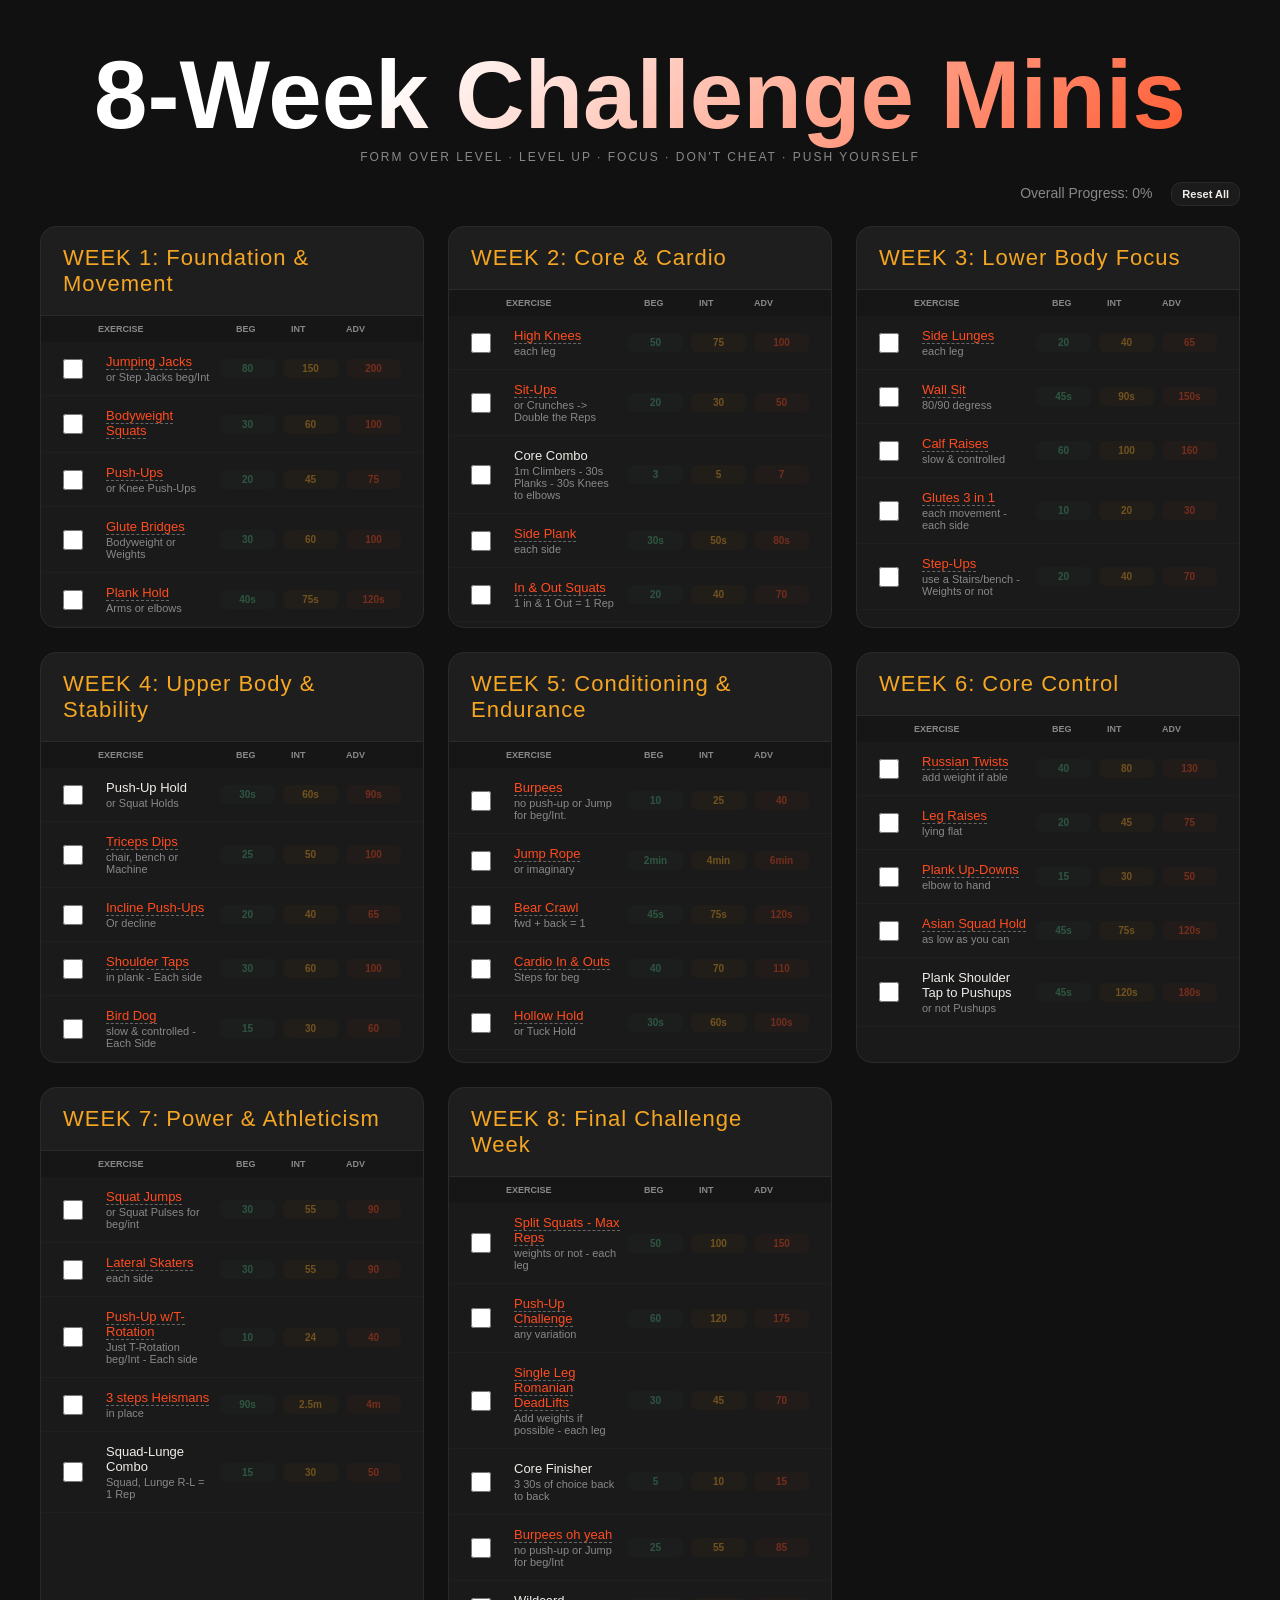
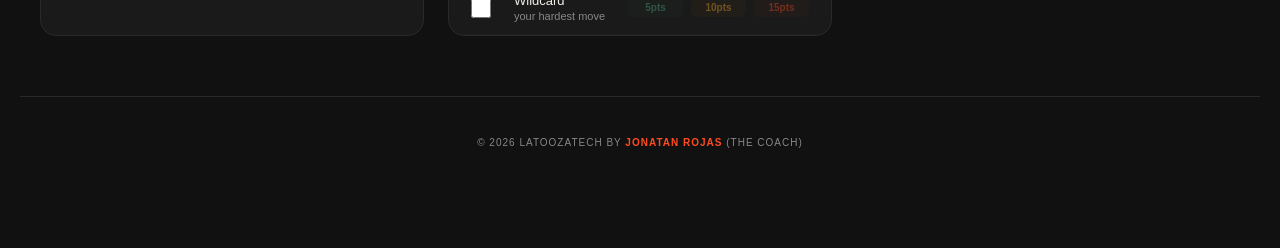
==== index_Test.html @ a862488e "Add files via upload" ====
<!--Secret admin code to be added to the address bat at the end ?admin=true-->
<!DOCTYPE html>
<html lang="en">
<head>
<meta charset="UTF-8" />
<meta name="viewport" content="width=device-width, initial-scale=1.0" />
<title>8-Week Fitness Challenge</title>
<link rel="preconnect" href="https://googleapis.com">
<link rel="preconnect" href="https://gstatic.com" crossorigin>
<link href="googleapis.com" rel="stylesheet">
<style>
:root {
--fire: #FF4C1F; --gold: #F5A623; --dark: #111111;
--card: #1A1A1A; --border: #2A2A2A; --text: #F0EDE8;
--muted: #888; --beg: #4CAF7D; --int: #F5A623; --adv: #FF4C1F;
}
* { margin: 0; padding: 0; box-sizing: border-box; }
body { background: var(--dark); color: var(--text); font-family: 'DM Sans', sans-serif; padding: 40px 20px 60px; }
/* Header & Progress */
.page-header { text-align: center; margin-bottom: 18px; }
.page-header h1 {
font-family: 'Bebas Neue', sans-serif; font-size: clamp(52px, 10vw, 96px);
background: linear-gradient(135deg, #fff 30%, var(--fire));
-webkit-background-clip: text; -webkit-text-fill-color: transparent;
}
.progress-container { max-width: 1200px; margin: 0 auto 20px; text-align: right; font-size: 14px; color: var(--muted); }
/* Toolbar - Hidden by default */
.toolbar {
max-width: 1200px; margin: 18px auto 34px; padding: 14px;
border: 1px solid var(--border); border-radius: 14px;
background: #141414; display: none; flex-wrap: wrap;
gap: 10px; justify-content: space-between; align-items: center;
}
.toolbar.admin-visible { display: flex; }
.btn {
border: 1px solid var(--border); background: #1b1b1b; color: var(--text);
padding: 10px 12px; border-radius: 10px; font-size: 11px; font-weight: 700; cursor: pointer;
}
.toggle { display: inline-flex; align-items: center; gap: 10px; padding: 10px 12px; border: 1px solid var(--border); border-radius: 10px; background: #1b1b1b; cursor: pointer; }
.switch { width: 42px; height: 22px; border-radius: 999px; background: #2a2a2a; position: relative; }
.knob { width: 18px; height: 18px; border-radius: 50%; background: #888; position: absolute; top: 2px; left: 2px; transition: .2s; }
.toggle.on .knob { left: 20px; background: var(--beg); }

/* Grid & Cards */
.grid { display: grid; grid-template-columns: repeat(auto-fill, minmax(340px, 1fr)); gap: 24px; max-width: 1200px; margin: 0 auto; }
.week-card { background: var(--card); border: 1px solid var(--border); border-radius: 16px; overflow: hidden; transition: transform 0.2s; }
.week-header { padding: 18px 22px; border-bottom: 1px solid var(--border); background: rgba(255,255,255,0.02); }
.week-title { font-family: 'Bebas Neue', sans-serif; font-size: 22px; color: var(--gold); letter-spacing: 1px; }
.ex-row { display: grid; grid-template-columns: 35px 1fr 55px 55px 55px; align-items: center; padding: 12px 22px; border-bottom: 1px solid #1f1f1f; gap: 8px; }

/* Dim unselected text slightly if checked, strike text if done */
.ex-row.done .ex-name { text-decoration: line-through; opacity: 0.5; }
.ex-row.clickable { cursor: pointer; }
.ex-row.clickable:hover { background: rgba(255,255,255,0.03); }
.complete-check { width: 20px; height: 20px; cursor: pointer; accent-color: var(--beg); }
.ex-name { font-size: 13px; font-weight: 500; }
.ex-name small { display: block; font-size: 11px; color: var(--muted); margin-top: 2px; text-decoration: none !important; }

/* Pills Base & Selection Highlight States */
.pill { font-size: 10px; font-weight: 700; text-align: center; padding: 4px; border-radius: 6px; cursor: pointer; transition: all 0.2s ease; opacity: 0.4; }
.pill:hover { opacity: 0.8; transform: scale(1.05); }

.pill.beg { background: rgba(76,175,125,0.08); color: var(--beg); }
.pill.int { background: rgba(245,166,35,0.08); color: var(--int); }
.pill.adv { background: rgba(255,76,31,0.08); color: var(--adv); }

/* Highlight styles when active */
.pill.selected.beg { background: var(--beg); color: #000; opacity: 1; box-shadow: 0 0 8px var(--beg); }
.pill.selected.int { background: var(--int); color: #000; opacity: 1; box-shadow: 0 0 8px var(--int); }
.pill.selected.adv { background: var(--adv); color: #000; opacity: 1; box-shadow: 0 0 8px var(--adv); }

.col-header { display: grid; grid-template-columns: 35px 1fr 55px 55px 55px; padding: 8px 22px; background: #161616; font-size: 9px; color: var(--muted); font-weight: 800; text-transform: uppercase; }
@media (max-width: 600px) {
body { padding: 20px 10px; }
.ex-row, .col-header { grid-template-columns: 30px 1fr 45px 45px 45px; padding: 12px 10px; }
.week-title { font-size: 18px; }
}
.toast { position: fixed; left: 50%; bottom: 20px; transform: translateX(-50%); background: #333; color: #fff; padding: 10px 20px; border-radius: 10px; opacity: 0; pointer-events: none; transition: .3s; z-index: 100; }
.toast.show { opacity: 1; }
.page-footer-bottom { text-align: center; margin-top: 60px; padding: 40px 20px; border-top: 1px solid var(--border); color: var(--muted); font-size: 10px; letter-spacing: 1px; text-transform: uppercase; }
.page-footer-bottom strong { color: var(--fire); }
</style>
</head>
<body>
<div class="page-header">
<h1>8-Week Challenge Minis</h1>
<p style="color: var(--muted); letter-spacing: 2px; text-transform: uppercase; font-size: 12px;">Form over Level · Level Up · Focus · Don't Cheat · Push Yourself</p>
</div>
<div class="progress-container">
Overall Progress: <span id="progressText">0%</span>
<button class="btn" style="margin-left: 15px; padding: 5px 10px;" onclick="resetProgress()">Reset All</button>
</div>
<!-- Admin Toolbar: Only visible if ?admin=true -->
<div id="adminToolbar" class="toolbar">
<div id="editToggle" class="toggle">
<div class="switch"><div class="knob"></div></div>
<span>Edit Mode</span>
</div>
<div class="toolbar-right">
<button class="btn" id="shareBtn" style="background: var(--fire); border: none;">Copy Share Link</button>
</div>
</div>
<div class="grid" id="challengeGrid"></div>
<div class="toast" id="toast"></div>
<script>
const weeks = [
{ num: 1, theme: "Foundation & Movement", exercises: [
{ name: "Jumping Jacks", note: "or Step Jacks beg/Int", beg: "80", int: "150", adv: "200", link: "https://musclewiki.com" }, 
{ name: "Bodyweight Squats", note: "", beg: "30", int: "60", adv: "100", link: "https://musclewiki.com" },
{ name: "Push-Ups", note: "or Knee Push-Ups", beg: "20", int: "45", adv: "75", link: "https://musclewiki.com" },
{ name: "Glute Bridges", note: "Bodyweight or Weights", beg: "30", int: "60", adv: "100", link: "https://musclewiki.com" },
{ name: "Plank Hold", note: "Arms or elbows", beg: "40s", int: "75s", adv: "120s", link: "https://musclewiki.com" },
]},
{ num: 2, theme: "Core & Cardio", exercises: [
{ name: "High Knees", note: "each leg", beg: "50", int: "75", adv: "100", link: "https://musclewiki.com" },
{ name: "Sit-Ups", note: "or Crunches -> Double the Reps", beg: "20", int: "30", adv: "50", link: "https://musclewiki.com" },
{ name: "Core Combo", note: "1m Climbers - 30s Planks - 30s Knees to elbows", beg: "3", int: "5", adv: "7", link:"" },
{ name: "Side Plank", note: "each side", beg: "30s", int: "50s", adv: "80s", link: "https://musclewiki.com" },
{ name: "In & Out Squats", note: "1 in & 1 Out = 1 Rep", beg: "20", int: "40", adv: "70", link: "https://musclewiki.com" },
]},
{ num: 3, theme: "Lower Body Focus", exercises: [
{ name: "Side Lunges", note: "each leg", beg: "20", int: "40", adv: "65", link: "https://musclewiki.com" },
{ name: "Wall Sit", note: "80/90 degress", beg: "45s", int: "90s", adv: "150s", link: "https://musclewiki.com" },
{ name: "Calf Raises", note: "slow & controlled", beg: "60", int: "100", adv: "160", link: "https://musclewiki.com" },
{ name: "Glutes 3 in 1", note: "each movement - each side", beg: "10", int: "20", adv: "30", link: "https://instagram.com" },
{ name: "Step-Ups", note: "use a Stairs/bench - Weights or not", beg: "20", int: "40", adv: "70", link: "https://musclewiki.com" },
]},
{ num: 4, theme: "Upper Body & Stability", exercises: [
{ name: "Push-Up Hold", note: "or Squat Holds", beg: "30s", int: "60s", adv: "90s" },
{ name: "Triceps Dips", note: "chair, bench or Machine", beg: "25", int: "50", adv: "100", link: "https://musclewiki.com" },
{ name: "Incline Push-Ups", note: "Or decline", beg: "20", int: "40", adv: "65", link: "https://musclewiki.com" },
{ name: "Shoulder Taps", note: "in plank - Each side", beg: "30", int: "60", adv: "100", link: "https://youtu.be" },
{ name: "Bird Dog", note: "slow & controlled - Each Side", beg: "15", int: "30", adv: "60", link: "https://musclewiki.com" },
]},
{ num: 5, theme: "Conditioning & Endurance", exercises: [
{ name: "Burpees", note: "no push-up or Jump for beg/Int.", beg: "10", int: "25", adv: "40", link: "https://musclewiki.com" },
{ name: "Jump Rope", note: "or imaginary", beg: "2min", int: "4min", adv: "6min", link: "https://musclewiki.com" },
{ name: "Bear Crawl", note: "fwd + back = 1", beg: "45s", int: "75s", adv: "120s", link: "https://youtu.be" },
{ name: "Cardio In & Outs", note: "Steps for beg", beg: "40", int: "70", adv: "110", link:"https://musclewiki.com"},
{ name: "Hollow Hold", note: "or Tuck Hold", beg: "30s", int: "60s", adv: "100s", link: "https://musclewiki.com" },
]},
{ num: 6, theme: "Core Control", exercises: [
{ name: "Russian Twists", note: "add weight if able", beg: "40", int: "80", adv: "130", link: "https://musclewiki.com" },
{ name: "Leg Raises", note: "lying flat", beg: "20", int: "45", adv: "75", link: "https://musclewiki.com" },
{ name: "Plank Up-Downs", note: "elbow to hand", beg: "15", int: "30", adv: "50", link: "https://musclewiki.com" },
{ name: "Asian Squad Hold", note: "as low as you can", beg: "45s", int: "75s", adv: "120s", link: "https://youtube.com" },
{ name: "Plank Shoulder Tap to Pushups", note: "or not Pushups", beg: "45s", int: "120s", adv: "180s" },
]},
{ num: 7, theme: "Power & Athleticism", exercises: [
{ name: "Squat Jumps", note: "or Squat Pulses for beg/int", beg: "30", int: "55", adv: "90", link: "https://musclewiki.com" },
{ name: "Lateral Skaters", note: "each side", beg: "30", int: "55", adv: "90", link: "https://musclewiki.com"},
{ name: "Push-Up w/T-Rotation", note: "Just T-Rotation beg/Int - Each side", beg: "10", int: "24", adv: "40", link: "https://youtu.be" },
{ name: "3 steps Heismans", note: "in place", beg: "90s", int: "2.5m", adv: "4m", link: "https://musclewiki.com" },
{ name: "Squad-Lunge Combo", note: "Squad, Lunge R-L = 1 Rep", beg: "15", int: "30", adv: "50" },
]},
{ num: 8, theme: "Final Challenge Week", final: true, exercises: [
{ name: "Split Squats - Max Reps", note: "weights or not - each leg", beg: "50", int: "100", adv: "150", link: "musclewiki.com" },
{ name: "Push-Up Challenge", note: "any variation", beg: "60", int: "120", adv: "175", link: "https://musclewiki.com" },
{ name: "Single Leg Romanian DeadLifts", note: "Add weights if possible - each leg", beg: "30", int: "45", adv: "70", link: "musclewiki.com" },
{ name: "Core Finisher", note: "3 30s of choice back to back", beg: "5", int: "10", adv: "15" },
{ name: "Burpees oh yeah", note: "no push-up or Jump for beg/Int", beg: "25", int: "55", adv: "85", link: "https://musclewiki.com" },
{ name: "Wildcard", note: "your hardest move", beg: "5pts", int: "10pts", adv: "15pts" },
]}
];

let editMode = false;
const STORAGE_LINKS = "exerciseLinks_v1";
const STORAGE_DONE = "exerciseProgress_v1";

// CHECK FOR ADMIN MODE IN URL
const urlParams = new URLSearchParams(window.location.search);
if (urlParams.get('admin') === 'true') {
document.getElementById('adminToolbar').classList.add('admin-visible');
}

function showToast(msg) {
const t = document.getElementById('toast');
t.textContent = msg; t.classList.add('show');
setTimeout(() => t.classList.remove('show'), 2000);
}

function getKey(w, i) { return `w${w}e${i}`; }

// Toggle basic row completeness
function toggleDone(key) {
const done = JSON.parse(localStorage.getItem(STORAGE_DONE) || "{}");
// If it was uncompleted, default to 'beg' level completion. Otherwise clear it.
if (!done[key]) {
    done[key] = 'beg';
} else {
    delete done[key];
}
localStorage.setItem(STORAGE_DONE, JSON.stringify(done));
render();
}

// Select a specific level directly via clicking a pill
function selectLevel(key, level, event) {
event.stopPropagation(); // Avoid triggering any container redirects
const done = JSON.parse(localStorage.getItem(STORAGE_DONE) || "{}");

if (done[key] === level) {
    // Clicking the already active level unchecks the exercise entirely
    delete done[key];
} else {
    // Set completion to the newly clicked level tier
    done[key] = level;
}
localStorage.setItem(STORAGE_DONE, JSON.stringify(done));
render();
}

function resetProgress() {
if(confirm("This will clear all your checkmarks. Ready for a fresh start?")) {
localStorage.removeItem(STORAGE_DONE);
render();
showToast("Progress Reset");
}
}

function render() {
const grid = document.getElementById('challengeGrid');
const localLinks = JSON.parse(localStorage.getItem(STORAGE_LINKS) || "{}");
const done = JSON.parse(localStorage.getItem(STORAGE_DONE) || "{}");
grid.innerHTML = "";
let totalEx = 0;
let completedEx = 0;

weeks.forEach(week => {
const card = document.createElement('div');
card.className = 'week-card';
const rowsHtml = week.exercises.map((ex, idx) => {
const key = getKey(week.num, idx);
const link = localLinks[key] || ex.link || "";
const completionValue = done[key]; // Evaluates to string ('beg', 'int', 'adv') or undefined
const isDone = !!completionValue;

totalEx++;
if (isDone) completedEx++;

return `
<div class="ex-row ${isDone ? 'done' : ''} ${(!editMode && link) ? 'clickable' : ''}" 
onclick="if(!editMode && '${link}') window.open('${link}', '_blank')">
<input type="checkbox" class="complete-check" ${isDone ? 'checked' : ''}
onclick="event.stopPropagation(); toggleDone('${key}')">
<div class="ex-name">
${link ? `<span style="border-bottom:1px dashed #666; color:var(--fire)">${ex.name}</span>` : `<span>${ex.name}</span>`}
<small>${ex.note}</small>
${editMode ? `<input class="link-input" style="width:100%; margin-top:5px; background:#000; color:#fff; border:1px solid #444; padding:4px;" placeholder="Paste demo link..." value="${link}" oninput="saveLink('${key}', this.value)" onclick="event.stopPropagation()">` : ''}
</div>
<div class="pill beg ${completionValue === 'beg' ? 'selected' : ''}" onclick="selectLevel('${key}', 'beg', event)">${ex.beg}</div>
<div class="pill int ${completionValue === 'int' ? 'selected' : ''}" onclick="selectLevel('${key}', 'int', event)">${ex.int}</div>
<div class="pill adv ${completionValue === 'adv' ? 'selected' : ''}" onclick="selectLevel('${key}', 'adv', event)">${ex.adv}</div>
</div>`;
}).join('');

card.innerHTML = `
<div class="week-header"><div class="week-title">WEEK ${week.num}: ${week.theme}</div></div>
<div class="col-header"><span></span><span>Exercise</span><span>BEG</span><span>INT</span><span>ADV</span></div>
<div class="exercises">${rowsHtml}</div>`;
grid.appendChild(card);
});

// This updates the percentage at the top of the page
const percent = totalEx > 0 ? Math.round((completedEx / totalEx) * 100) : 0;
document.getElementById('progressText').textContent = percent + "%";
}

function saveLink(key, val) {
const links = JSON.parse(localStorage.getItem(STORAGE_LINKS) || "{}");
links[key] = val;
localStorage.setItem(STORAGE_LINKS, JSON.stringify(links));
}

document.getElementById('editToggle').onclick = function() {
editMode = !editMode;
this.classList.toggle('on');
render();
};

document.getElementById('shareBtn').onclick = function() {
const links = localStorage.getItem(STORAGE_LINKS) || "{}";
const b64 = btoa(links);
const url = `${window.location.origin}${window.location.pathname}#links=${b64}`;
navigator.clipboard.writeText(url).then(() => showToast("Share Link Copied!"));
};

// Load links from URL if present
const hash = window.location.hash;
if (hash.includes('links=')) {
try {
const b64 = hash.split('links=');
const importedLinks = JSON.parse(atob(b64));
const existingLinks = JSON.parse(localStorage.getItem(STORAGE_LINKS) || "{}");
localStorage.setItem(STORAGE_LINKS, JSON.stringify({...existingLinks, ...importedLinks}));
window.location.hash = ""; // Clean URL
showToast("Links Loaded!");
} catch(e) { console.error("Link import failed"); }
}

render();
</script>
<footer class="page-footer-bottom">
<p>&copy; 2026 Latoozatech by <strong>Jonatan Rojas</strong> (The Coach)</p>
</footer>
</body>
</html>
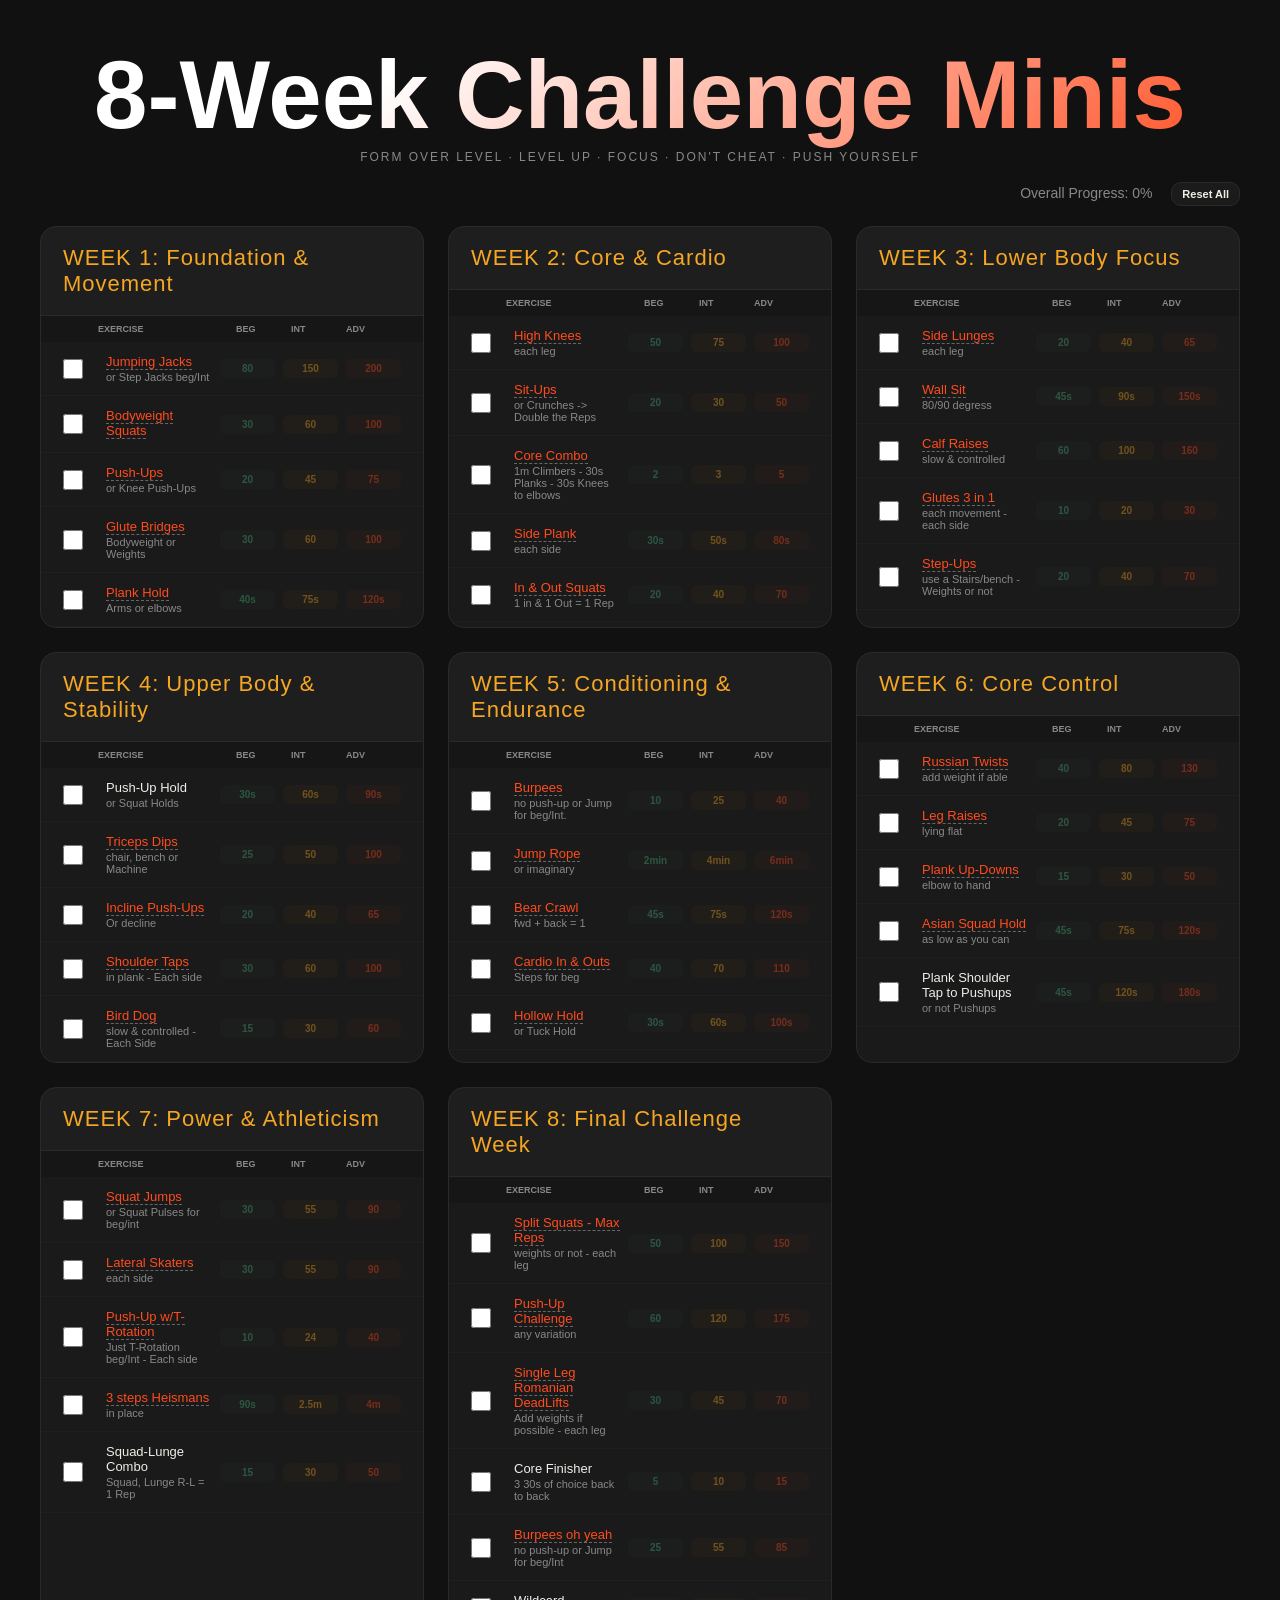
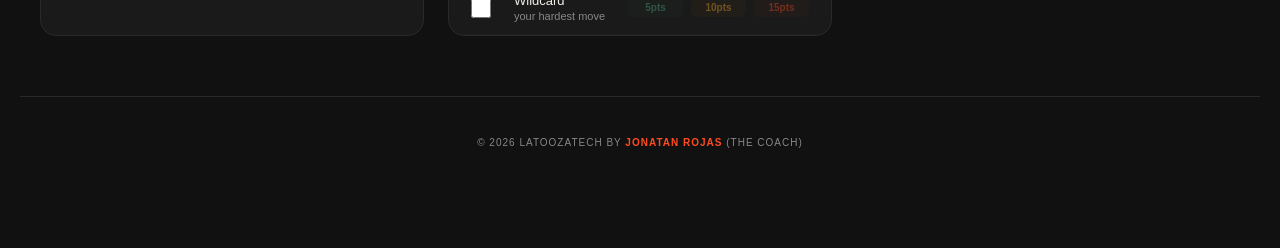
==== commit 113b6879: "Add files via upload" ====
--- a/index_Test.html
+++ b/index_Test.html
@@ -103,65 +103,65 @@
 <div class="grid" id="challengeGrid"></div>
 <div class="toast" id="toast"></div>
 <script>
-const weeks = [
-{ num: 1, theme: "Foundation & Movement", exercises: [
-{ name: "Jumping Jacks", note: "or Step Jacks beg/Int", beg: "80", int: "150", adv: "200", link: "https://musclewiki.com" }, 
-{ name: "Bodyweight Squats", note: "", beg: "30", int: "60", adv: "100", link: "https://musclewiki.com" },
-{ name: "Push-Ups", note: "or Knee Push-Ups", beg: "20", int: "45", adv: "75", link: "https://musclewiki.com" },
-{ name: "Glute Bridges", note: "Bodyweight or Weights", beg: "30", int: "60", adv: "100", link: "https://musclewiki.com" },
-{ name: "Plank Hold", note: "Arms or elbows", beg: "40s", int: "75s", adv: "120s", link: "https://musclewiki.com" },
-]},
-{ num: 2, theme: "Core & Cardio", exercises: [
-{ name: "High Knees", note: "each leg", beg: "50", int: "75", adv: "100", link: "https://musclewiki.com" },
-{ name: "Sit-Ups", note: "or Crunches -> Double the Reps", beg: "20", int: "30", adv: "50", link: "https://musclewiki.com" },
-{ name: "Core Combo", note: "1m Climbers - 30s Planks - 30s Knees to elbows", beg: "3", int: "5", adv: "7", link:"" },
-{ name: "Side Plank", note: "each side", beg: "30s", int: "50s", adv: "80s", link: "https://musclewiki.com" },
-{ name: "In & Out Squats", note: "1 in & 1 Out = 1 Rep", beg: "20", int: "40", adv: "70", link: "https://musclewiki.com" },
-]},
-{ num: 3, theme: "Lower Body Focus", exercises: [
-{ name: "Side Lunges", note: "each leg", beg: "20", int: "40", adv: "65", link: "https://musclewiki.com" },
-{ name: "Wall Sit", note: "80/90 degress", beg: "45s", int: "90s", adv: "150s", link: "https://musclewiki.com" },
-{ name: "Calf Raises", note: "slow & controlled", beg: "60", int: "100", adv: "160", link: "https://musclewiki.com" },
-{ name: "Glutes 3 in 1", note: "each movement - each side", beg: "10", int: "20", adv: "30", link: "https://instagram.com" },
-{ name: "Step-Ups", note: "use a Stairs/bench - Weights or not", beg: "20", int: "40", adv: "70", link: "https://musclewiki.com" },
-]},
-{ num: 4, theme: "Upper Body & Stability", exercises: [
-{ name: "Push-Up Hold", note: "or Squat Holds", beg: "30s", int: "60s", adv: "90s" },
-{ name: "Triceps Dips", note: "chair, bench or Machine", beg: "25", int: "50", adv: "100", link: "https://musclewiki.com" },
-{ name: "Incline Push-Ups", note: "Or decline", beg: "20", int: "40", adv: "65", link: "https://musclewiki.com" },
-{ name: "Shoulder Taps", note: "in plank - Each side", beg: "30", int: "60", adv: "100", link: "https://youtu.be" },
-{ name: "Bird Dog", note: "slow & controlled - Each Side", beg: "15", int: "30", adv: "60", link: "https://musclewiki.com" },
-]},
-{ num: 5, theme: "Conditioning & Endurance", exercises: [
-{ name: "Burpees", note: "no push-up or Jump for beg/Int.", beg: "10", int: "25", adv: "40", link: "https://musclewiki.com" },
-{ name: "Jump Rope", note: "or imaginary", beg: "2min", int: "4min", adv: "6min", link: "https://musclewiki.com" },
-{ name: "Bear Crawl", note: "fwd + back = 1", beg: "45s", int: "75s", adv: "120s", link: "https://youtu.be" },
-{ name: "Cardio In & Outs", note: "Steps for beg", beg: "40", int: "70", adv: "110", link:"https://musclewiki.com"},
-{ name: "Hollow Hold", note: "or Tuck Hold", beg: "30s", int: "60s", adv: "100s", link: "https://musclewiki.com" },
-]},
-{ num: 6, theme: "Core Control", exercises: [
-{ name: "Russian Twists", note: "add weight if able", beg: "40", int: "80", adv: "130", link: "https://musclewiki.com" },
-{ name: "Leg Raises", note: "lying flat", beg: "20", int: "45", adv: "75", link: "https://musclewiki.com" },
-{ name: "Plank Up-Downs", note: "elbow to hand", beg: "15", int: "30", adv: "50", link: "https://musclewiki.com" },
-{ name: "Asian Squad Hold", note: "as low as you can", beg: "45s", int: "75s", adv: "120s", link: "https://youtube.com" },
-{ name: "Plank Shoulder Tap to Pushups", note: "or not Pushups", beg: "45s", int: "120s", adv: "180s" },
-]},
-{ num: 7, theme: "Power & Athleticism", exercises: [
-{ name: "Squat Jumps", note: "or Squat Pulses for beg/int", beg: "30", int: "55", adv: "90", link: "https://musclewiki.com" },
-{ name: "Lateral Skaters", note: "each side", beg: "30", int: "55", adv: "90", link: "https://musclewiki.com"},
-{ name: "Push-Up w/T-Rotation", note: "Just T-Rotation beg/Int - Each side", beg: "10", int: "24", adv: "40", link: "https://youtu.be" },
-{ name: "3 steps Heismans", note: "in place", beg: "90s", int: "2.5m", adv: "4m", link: "https://musclewiki.com" },
-{ name: "Squad-Lunge Combo", note: "Squad, Lunge R-L = 1 Rep", beg: "15", int: "30", adv: "50" },
-]},
-{ num: 8, theme: "Final Challenge Week", final: true, exercises: [
-{ name: "Split Squats - Max Reps", note: "weights or not - each leg", beg: "50", int: "100", adv: "150", link: "musclewiki.com" },
-{ name: "Push-Up Challenge", note: "any variation", beg: "60", int: "120", adv: "175", link: "https://musclewiki.com" },
-{ name: "Single Leg Romanian DeadLifts", note: "Add weights if possible - each leg", beg: "30", int: "45", adv: "70", link: "musclewiki.com" },
-{ name: "Core Finisher", note: "3 30s of choice back to back", beg: "5", int: "10", adv: "15" },
-{ name: "Burpees oh yeah", note: "no push-up or Jump for beg/Int", beg: "25", int: "55", adv: "85", link: "https://musclewiki.com" },
-{ name: "Wildcard", note: "your hardest move", beg: "5pts", int: "10pts", adv: "15pts" },
-]}
-];
+ const weeks = [
+        { num: 1, theme: "Foundation & Movement", exercises: [
+            { name: "Jumping Jacks", note: "or Step Jacks beg/Int", beg: "80", int: "150", adv: "200", link: "https://musclewiki.com/exercise/cardio-jumping-jacks?model=f" }, 
+            { name: "Bodyweight Squats", note: "", beg: "30", int: "60", adv: "100", link: "https://musclewiki.com/exercise/bodyweight-squat?model=f" },
+            { name: "Push-Ups", note: "or Knee Push-Ups", beg: "20", int: "45", adv: "75", link: "https://musclewiki.com/exercise/push-up?model=f" },
+            { name: "Glute Bridges", note: "Bodyweight or Weights", beg: "30", int: "60", adv: "100", link: "https://musclewiki.com/exercise/bodyweight-feet-elevated-glute-bridge?model=f" },
+            { name: "Plank Hold", note: "Arms or elbows", beg: "40s", int: "75s", adv: "120s", link: "https://musclewiki.com/exercise/forearm-plank?model=f" },
+        ]},
+        { num: 2, theme: "Core & Cardio", exercises: [
+            { name: "High Knees", note: "each leg", beg: "50", int: "75", adv: "100", link: "https://musclewiki.com/exercise/cardio-knee-taps?model=f" },
+            { name: "Sit-Ups", note: "or Crunches -> Double the Reps", beg: "20", int: "30", adv: "50", link: "https://musclewiki.com/exercise/bodyweight-situp?model=f" },
+            { name: "Core Combo", note: "1m Climbers - 30s Planks - 30s Knees to elbows", beg: "2", int: "3", adv: "5", link:"https://drive.google.com/file/d/10RVEJOoTpjPOhLM4-6pKUC8tbg0wTy88/view?usp=sharing" },
+            { name: "Side Plank", note: "each side", beg: "30s", int: "50s", adv: "80s", link: "https://musclewiki.com/exercise/hand-side-plank?model=f" },
+            { name: "In & Out Squats", note: "1 in & 1 Out = 1 Rep", beg: "20", int: "40", adv: "70", link: "https://musclewiki.com/exercise/in-and-out-jump-squat?model=f" },
+        ]},
+        { num: 3, theme: "Lower Body Focus", exercises: [
+            { name: "Side Lunges", note: "each leg", beg: "20", int: "40", adv: "65", link: "https://musclewiki.com/exercise/side-lunges?model=f" },
+            { name: "Wall Sit", note: "80/90 degress", beg: "45s", int: "90s", adv: "150s", link: "https://musclewiki.com/exercise/wall-sit?model=f" },
+            { name: "Calf Raises", note: "slow & controlled", beg: "60", int: "100", adv: "160", link: "https://musclewiki.com/exercise/calf-raises?model=f?model=f" },
+            { name: "Glutes 3 in 1", note: "each movement - each side", beg: "10", int: "20", adv: "30", link: "https://www.instagram.com/reel/DXErQmyDGvo/?igsh=MTRrZmgyYjhrNmhhZA%3D%3D" },
+            { name: "Step-Ups", note: "use a Stairs/bench - Weights or not", beg: "20", int: "40", adv: "70", link: "https://musclewiki.com/exercise/kettlebell-step-up?model=f" },
+        ]},
+        { num: 4, theme: "Upper Body & Stability", exercises: [
+            { name: "Push-Up Hold", note: "or Squat Holds", beg: "30s", int: "60s", adv: "90s" },
+            { name: "Triceps Dips", note: "chair, bench or Machine", beg: "25", int: "50", adv: "100", link: "https://musclewiki.com/exercise/bench-dips?model=f?model=f" },
+            { name: "Incline Push-Ups", note: "Or decline", beg: "20", int: "40", adv: "65", link: "https://musclewiki.com/exercise/incline-push-up?model=f?model=f" },
+            { name: "Shoulder Taps", note: "in plank - Each side", beg: "30", int: "60", adv: "100", link: "https://youtu.be/yyFBdDj7EbQ?si=PncNErBXeT2llXEa" },
+            { name: "Bird Dog", note: "slow & controlled - Each Side", beg: "15", int: "30", adv: "60", link: "https://musclewiki.com/exercise/bird-dog?model=f" },
+        ]},
+        { num: 5, theme: "Conditioning & Endurance", exercises: [
+            { name: "Burpees", note: "no push-up or Jump for beg/Int.", beg: "10", int: "25", adv: "40", link: "https://musclewiki.com/exercise/burpee" },
+            { name: "Jump Rope", note: "or imaginary", beg: "2min", int: "4min", adv: "6min", link: "https://musclewiki.com/exercise/jump-rope?model=f" },
+            { name: "Bear Crawl", note: "fwd + back = 1", beg: "45s", int: "75s", adv: "120s", link: "https://youtu.be/U3Y58Kyw7Xw" },
+            { name: "Cardio In & Outs", note: "Steps for beg", beg: "40", int: "70", adv: "110", link:"https://musclewiki.com/exercise/cardio-in-and-outs?model=f?model=f"},
+            { name: "Hollow Hold", note: "or Tuck Hold", beg: "30s", int: "60s", adv: "100s", link: "https://musclewiki.com/exercise/hollow-hold?model=f" },
+        ]},
+        { num: 6, theme: "Core Control", exercises: [
+            { name: "Russian Twists", note: "add weight if able", beg: "40", int: "80", adv: "130", link: "https://musclewiki.com/exercise/dumbbell-russian-twist?model=f?model=f" },
+            { name: "Leg Raises", note: "lying flat", beg: "20", int: "45", adv: "75", link: "https://musclewiki.com/exercise/laying-leg-raises?model=f?model=f" },
+            { name: "Plank Up-Downs", note: "elbow to hand", beg: "15", int: "30", adv: "50", link: "https://musclewiki.com/exercise/bodyweight-plank-up-down?model=f" },
+            { name: "Asian Squad Hold", note: "as low as you can", beg: "45s", int: "75s", adv: "120s", link: "https://www.youtube.com/shorts/b4D0jAQLtkY" },
+            { name: "Plank Shoulder Tap to Pushups", note: "or not Pushups", beg: "45s", int: "120s", adv: "180s" },
+        ]},
+        { num: 7, theme: "Power & Athleticism", exercises: [
+            { name: "Squat Jumps", note: "or Squat Pulses for beg/int", beg: "30", int: "55", adv: "90", link: "https://musclewiki.com/exercise/jump-squats?model=f?model=f" },
+            { name: "Lateral Skaters", note: "each side", beg: "30", int: "55", adv: "90", link: "https://musclewiki.com/exercise/cardio-skater?model=f?model=f"},
+            { name: "Push-Up w/T-Rotation", note: "Just T-Rotation beg/Int - Each side", beg: "10", int: "24", adv: "40", link: "https://youtu.be/iChMWu10hVc?si=A3gYPHWQgKK4mTfj" },
+            { name: "3 steps Heismans", note: "in place", beg: "90s", int: "2.5m", adv: "4m", link: "https://musclewiki.com/exercise/cardio-three-step-heismans?model=f?model=f" },
+            { name: "Squad-Lunge Combo", note: "Squad, Lunge R-L = 1 Rep", beg: "15", int: "30", adv: "50" },
+        ]},
+        { num: 8, theme: "Final Challenge Week", final: true, exercises: [
+            { name: "Split Squats - Max Reps", note: "weights or not - each leg", beg: "50", int: "100", adv: "150", link: "https://musclewiki.com/exercise/dumbbell-split-squat?model=f?model=f" },
+            { name: "Push-Up Challenge", note: "any variation", beg: "60", int: "120", adv: "175", link: "https://musclewiki.com/exercise/push-up?model=f" },
+            { name: "Single Leg Romanian DeadLifts", note: "Add weights if possible - each leg", beg: "30", int: "45", adv: "70", link: "https://musclewiki.com/exercise/single-legged-romanian-deadlifts?model=m" },
+            { name: "Core Finisher", note: "3 30s of choice back to back", beg: "5", int: "10", adv: "15" },
+            { name: "Burpees oh yeah", note: "no push-up or Jump for beg/Int", beg: "25", int: "55", adv: "85",  link: "https://musclewiki.com/exercise/burpee" },
+            { name: "Wildcard", note: "your hardest move", beg: "5pts", int: "10pts", adv: "15pts" },
+        ]}
+    ];
 
 let editMode = false;
 const STORAGE_LINKS = "exerciseLinks_v1";
